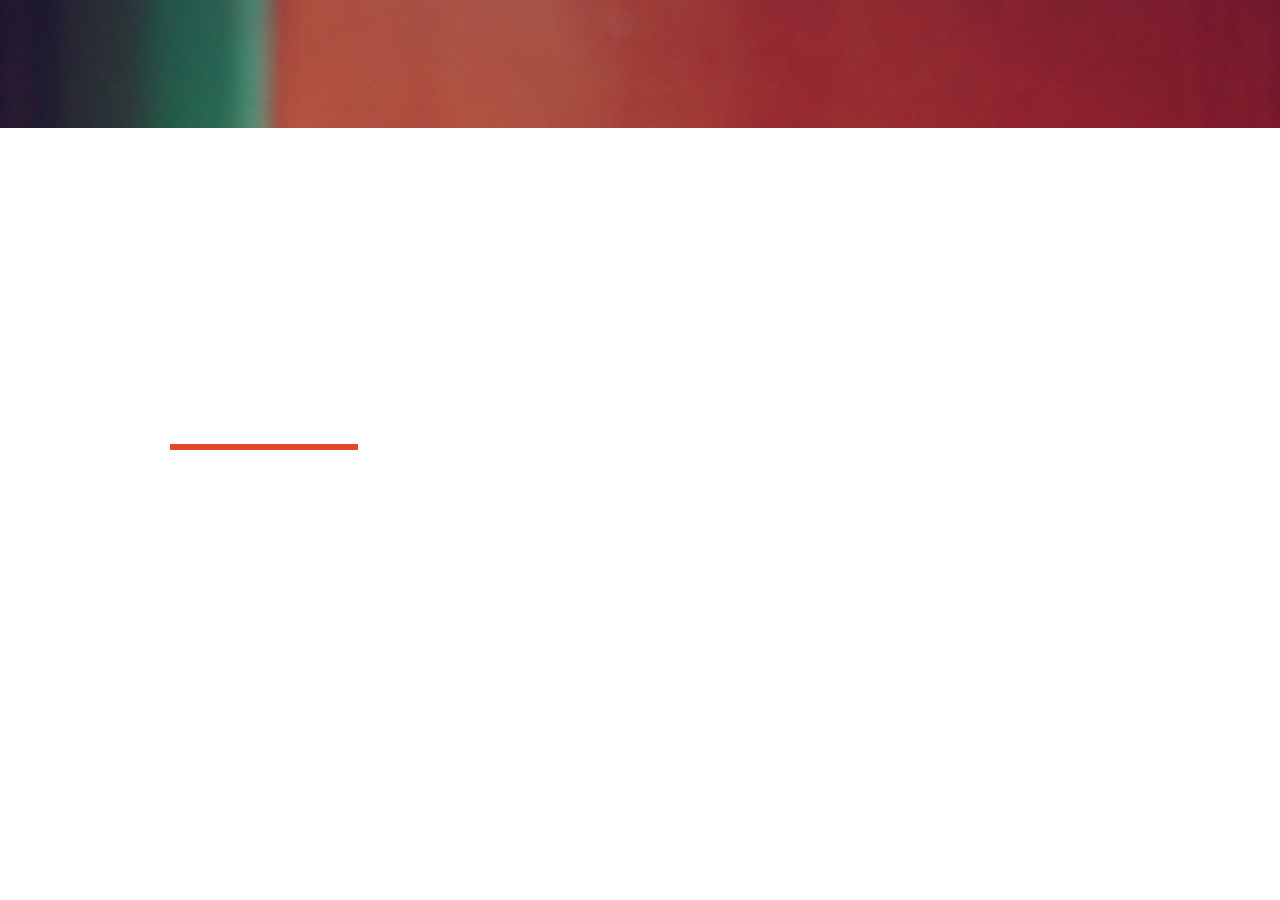
==== CMS/index.html @ 3d7e451f "no message" ====
<!DOCTYPE html PUBLIC "-//W3C//DTD XHTML 1.0 Transitional//EN" "http://www.w3.org/TR/xhtml1/DTD/xhtml1-transitional.dtd">
<html xmlns="http://www.w3.org/1999/xhtml">
<head>
<meta http-equiv="Content-Type" content="text/html; charset=utf-8" />
<title>jQuery/HTML5超炫全屏焦点图插件DEMO演示</title> 

<link rel="stylesheet" type="text/css" href="css/style.css" media="screen" />

<script type="text/javascript" src="js/jquery-1.8.3.min.js"></script>
<script type="text/javascript" src="js/jquery.banner.revolution.min.js"></script>
<script type="text/javascript" src="js/banner.js"></script>

</head> 

<body> 
<div id="wrapper">
	<div class="fullwidthbanner-container">
		<div class="fullwidthbanner">
			<ul>
				<li data-transition="3dcurtain-horizontal" data-slotamount="15" data-masterspeed="300">
					<img src="images/slides/slide3.png" alt="" />
				</li>
				<li data-transition="3dcurtain-vertical" data-slotamount="15" data-masterspeed="300" data-link="#">
					<img src="images/slides/slide5.png" alt="" />
				</li>
				<li data-transition="papercut" data-slotamount="15" data-masterspeed="300" data-link="#">
					<img src="images/slides/slide2.png" alt="" />
				</li>
				<li data-transition="turnoff" data-slotamount="15" data-masterspeed="300">
					<img src="images/slides/slide1.png" alt="" />
				</li>	
				<li data-transition="flyin" data-slotamount="15" data-masterspeed="300">
					<img src="images/slides/slide4.png" alt="" />	 
				</li>					
			</ul>
		</div>
	</div>
</div>

<div style="text-align:center;clear:both;">
<script src="/gg_bd_ad_720x90.js" type="text/javascript"></script>
<script src="/follow.js" type="text/javascript"></script>
</div>
</body> 
</html>
---- CMS/css/style.css ----
@charset "utf-8";
/* CSS Document */
body {
	font: 12px/20px Open Sans, Helvetica, Arial, sans-serif;
	background:#fff;
	margin:0;
	padding:0;
	color:#686868;
}

#wrapper {
	background:#fff;
	position:relative;
}

a {
	text-decoration:none;
	-webkit-transition:color 0.2s linear;
    -moz-transition:color 0.2s linear;
    -o-transition:color 0.2s linear;
    transition:color 0.2s linear;
}

a:focus , a:link, a:active {
	outline:none;
}

a:hover {
	color:#444;
}


.fullwidthbanner-container{
	width:100% !important;
	position:relative;
	padding:0;
	max-height:450px !important;
	overflow:hidden;
}

.fullwidthbanner-container .fullwidthabnner	{
	width:100% !important;
	max-height:450px !important;
	position:relative;
}

@media only screen and (min-width: 768px) and (max-width: 959px) {
	  .banner, .bannercontainer			{	width:768px; height:210px;}
}

@media only screen and (min-width: 480px) and (max-width: 767px) {
	   .banner, .bannercontainer		{	width:480px; height:210px;	}
}

@media only screen and (min-width: 320px) and (max-width: 479px) {
		.banner, .bannercontainer		{	width:320px;height:210px;	}
}

@media only screen and (max-width: 319px) {
		.banner, .bannercontainer		{	width:240px;height:210px;	}
}

.tp-bullets.simplebullets.round .bullet:hover,
.tp-bullets.simplebullets.round .bullet.selected,
.tp-bullets.simplebullets.navbar .bullet:hover,
.tp-bullets.simplebullets.navbar .bullet.selected {	
	background:#e1472f !important; 
}
.tp-leftarrow:hover,
.tp-rightarrow:hover {	
	background-color:#e1472f !important;
 }
/** BULLETS **/
.tp-bullets {
    z-index: 1001;
    position: absolute;
    bottom: 0px;
}

.tp-bullets.simplebullets.round .bullet {
    cursor: pointer;
    position: relative;
    background: #fff;
    width: 188px;
    height: 6px;
    float: left;
    -webkit-transition: background 0.1s linear;
    -moz-transition: color, background 0.1s linear;
    -o-transition: color, background 0.1s linear;
    transition: color, background 0.1s linear;
}


.tp-leftarrow.large {
	z-index: 100;
	cursor: pointer;
	position: relative;
	background: #393939 url(../images/slider-left-arrow.png) no-Repeat;
	width: 42px;
	height: 43px;
	margin-left: 0px;
	margin-top: -21px;
	-webkit-transition: background 0.1s linear;
	-moz-transition: color, background 0.1s linear;
	-o-transition: color, background 0.1s linear;
	transition: color, background 0.1s linear;
	box-shadow: 0px 0px 10px 0px rgba(0, 0, 0, 0.3);/*增加阴影*/
	/*
	**打开注释，按钮变成圆形的
	border-radius: 20px;  所有角都使用半径为5px的圆角，此属性为CSS3标准属性 
	-moz-border-radius: 20px;  Mozilla浏览器的私有属性 
	-webkit-border-radius: 20px;  Webkit浏览器的私有属性 
	border-radius: 20px 20px 20px 20px; 四个半径值分别是左上角、右上角、右下角和左下角 
	*/
}

.tp-rightarrow.large {
    z-index: 100;
    cursor: pointer;
    position: relative;
    background: #393939 url(../images/slider-right-arrow.png) no-Repeat 0 0;
    width: 42px;
    height: 43px;
    margin-left: 0;
    margin-top: -21px;
    -webkit-transition: background 0.1s linear;
    -moz-transition: color, background 0.1s linear;
    -o-transition: color, background 0.1s linear;
    transition: color, background 0.1s linear;
	box-shadow: 0px 0px 10px 0px rgba(0, 0, 0, 0.3);/*增加阴影*/
	/*
	**打开注释，按钮变成圆形的
	border-radius: 20px;  所有角都使用半径为5px的圆角，此属性为CSS3标准属性 
	-moz-border-radius: 20px;  Mozilla浏览器的私有属性 
	-webkit-border-radius: 20px;  Webkit浏览器的私有属性 
	border-radius: 20px 20px 20px 20px; 四个半径值分别是左上角、右上角、右下角和左下角 
	*/
}



.tp-bullets.tp-thumbs {
    z-index: 100;
    position: absolute;
    padding: 3px;
    background-color: #fff;
    width: 500px;
    height: 50px;
    margin-top: -50px;
}

.fullwidthbanner-container .tp-thumbs {
    padding: 3px;
}

.tp-bullets.tp-thumbs .tp-mask {
    width: 500px;
    height: 50px;
    overflow: hidden;
    position: relative;
}

.tp-bullets.tp-thumbs .tp-mask .tp-thumbcontainer {
    width: 5000px;
    position: absolute;
}

.tp-bullets.tp-thumbs .bullet {
    width: 100px;
    height: 50px;
    cursor: pointer;
    overflow: hidden;
    background: none;
    margin: 0;
    float: left;
    -ms-filter: "progid:DXImageTransform.Microsoft.Alpha(Opacity=50)";
	/*filter: alpha(opacity=50);	*/
    -moz-opacity: 0.5;
    -khtml-opacity: 0.5;
    opacity: 0.5;
    -webkit-transition: all 0.2s ease-out;
    -moz-transition: all 0.2s ease-out;
    -o-transition: all 0.2s ease-out;
    -ms-transition: all 0.2s ease-out;
}

.tp-bullets.tp-thumbs .bullet:hover,
.tp-bullets.tp-thumbs .bullet.selected {
    -ms-filter: "progid:DXImageTransform.Microsoft.Alpha(Opacity=100)";
    -moz-opacity: 1;
    -khtml-opacity: 1;
    opacity: 1;
}

.tp-thumbs img {
    width: 100%;
}

.tp-bannertimer {
    width: 100%;
    height: 10px;
    position: absolute;
    z-index: 200;
    z-index: 5000;
}

.tp-bannertimer.tp-bottom {
    bottom: 0px !important;
    height: 5px;
}


@media only screen and (min-width: 768px) and (max-width: 959px) {;
}

@media only screen and (min-width: 480px) and (max-width: 767px) {
    .responsive .tp-bullets.tp-thumbs {
        width: 300px !important;
        height: 30px !important;
    }

    .responsive .tp-bullets.tp-thumbs .tp-mask {
        width: 300px !important;
        height: 30px !important;
    }

    .responsive .tp-bullets.tp-thumbs .bullet {
        width: 60px !important;
        height: 30px !important;
    }
}

@media only screen and (min-width: 0px) and (max-width: 479px) {
    .responsive .tp-bullets {
        display: none;
    }

    .responsive .tparrows {
        display: none;
    }
}


.tp-simpleresponsive img {
    -moz-user-select: none;
    -khtml-user-select: none;
    -webkit-user-select: none;
    -o-user-select: none;
}

.tp-simpleresponsive a {
    text-decoration: none;
}

.tp-simpleresponsive ul {
    list-style: none;
    padding: 0;
    margin: 0;
}

.tp-simpleresponsive >ul >li {
    list-stye: none;
    position: absolute;
    visibility: hidden;
}

.caption.slidelink a div,
.tp-caption.slidelink a div {
    width: 10000px;
    height: 10000px;
}

.tp-loader {
    background: url(../images/loader.gif) no-repeat 10px 10px;
    background-color: #fff;
    margin: -22px -22px;
    top: 50%;
    left: 50%;
    z-index: 10000;
    position: absolute;
    width: 44px;
    height: 44px;
    border-radius: 3px;
    -moz-border-radius: 3px;
    -webkit-border-radius: 3px;
}
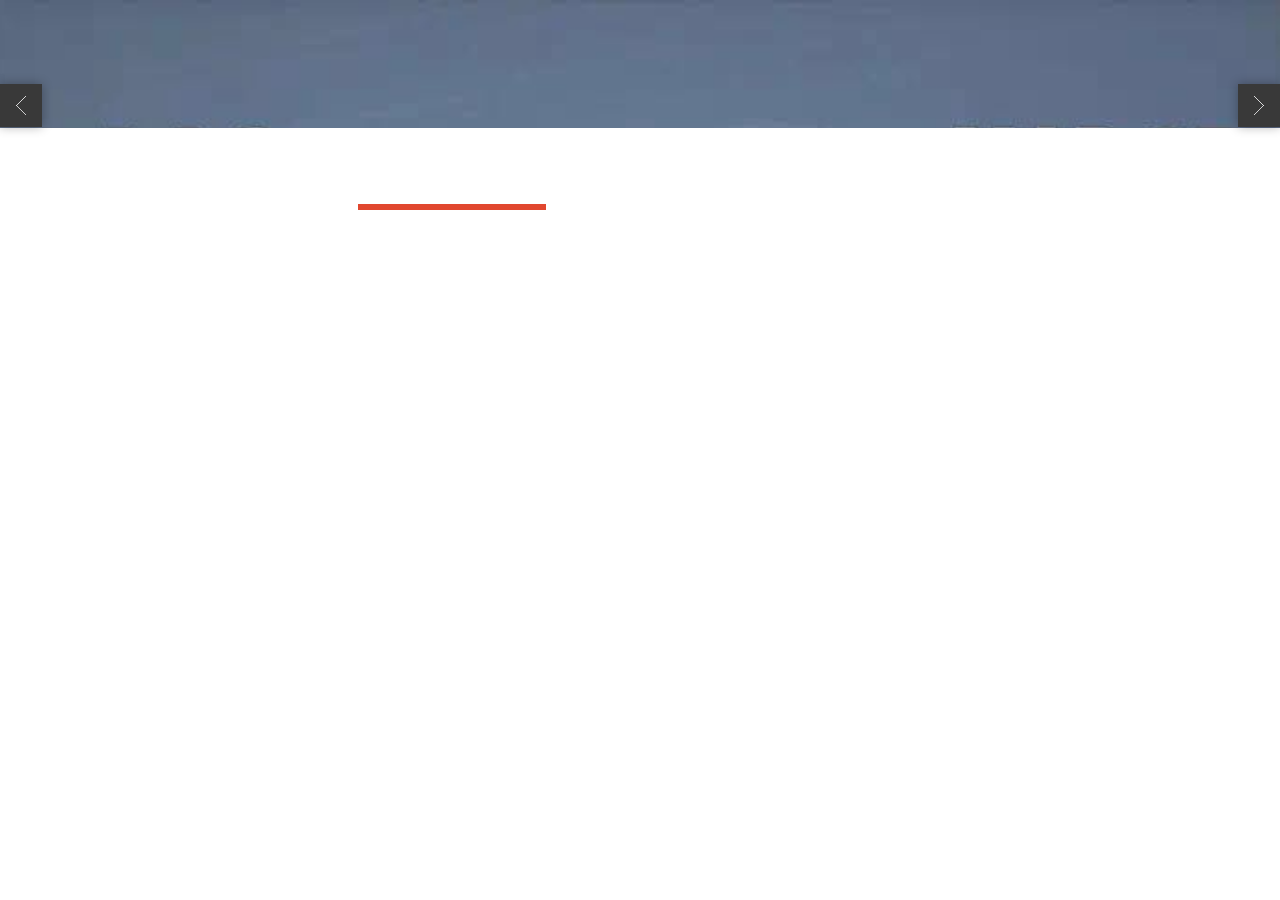
==== commit 4a8e8c78: "no message" ====
--- a/CMS/index.html
+++ b/CMS/index.html
@@ -1,45 +1,39 @@
-<!DOCTYPE html PUBLIC "-//W3C//DTD XHTML 1.0 Transitional//EN" "http://www.w3.org/TR/xhtml1/DTD/xhtml1-transitional.dtd">
-<html xmlns="http://www.w3.org/1999/xhtml">
-<head>
-<meta http-equiv="Content-Type" content="text/html; charset=utf-8" />
-<title>jQuery/HTML5超炫全屏焦点图插件DEMO演示</title> 
-
-<link rel="stylesheet" type="text/css" href="css/style.css" media="screen" />
-
-<script type="text/javascript" src="js/jquery-1.8.3.min.js"></script>
-<script type="text/javascript" src="js/jquery.banner.revolution.min.js"></script>
-<script type="text/javascript" src="js/banner.js"></script>
-
-</head> 
-
-<body> 
-<div id="wrapper">
-	<div class="fullwidthbanner-container">
-		<div class="fullwidthbanner">
-			<ul>
-				<li data-transition="3dcurtain-horizontal" data-slotamount="15" data-masterspeed="300">
-					<img src="images/slides/slide3.png" alt="" />
-				</li>
-				<li data-transition="3dcurtain-vertical" data-slotamount="15" data-masterspeed="300" data-link="#">
-					<img src="images/slides/slide5.png" alt="" />
-				</li>
-				<li data-transition="papercut" data-slotamount="15" data-masterspeed="300" data-link="#">
-					<img src="images/slides/slide2.png" alt="" />
-				</li>
-				<li data-transition="turnoff" data-slotamount="15" data-masterspeed="300">
-					<img src="images/slides/slide1.png" alt="" />
-				</li>	
-				<li data-transition="flyin" data-slotamount="15" data-masterspeed="300">
-					<img src="images/slides/slide4.png" alt="" />	 
-				</li>					
-			</ul>
-		</div>
-	</div>
-</div>
-
-<div style="text-align:center;clear:both;">
-<script src="/gg_bd_ad_720x90.js" type="text/javascript"></script>
-<script src="/follow.js" type="text/javascript"></script>
-</div>
-</body> 
+<!DOCTYPE html PUBLIC "-//W3C//DTD XHTML 1.0 Transitional//EN" "http://www.w3.org/TR/xhtml1/DTD/xhtml1-transitional.dtd">
+<html xmlns="http://www.w3.org/1999/xhtml">
+<head>
+<meta http-equiv="Content-Type" content="text/html; charset=utf-8" />
+<title>jQuery/HTML5超炫全屏焦点图插件DEMO演示</title> 
+
+<link rel="stylesheet" type="text/css" href="css/style.css" media="screen" />
+
+<script type="text/javascript" src="js/jquery-1.8.3.min.js"></script>
+<script type="text/javascript" src="js/jquery.banner.revolution.min.js"></script>
+<script type="text/javascript" src="js/banner.js"></script>
+
+</head> 
+
+<body> 
+<div id="wrapper">
+	<div class="fullwidthbanner-container">
+		<div class="fullwidthbanner">
+			<ul>
+				<li data-transition="3dcurtain-horizontal" data-slotamount="15" data-masterspeed="300">
+					<img src="images/slides/IMG_0382.JPG" alt="" />
+				</li>
+				<li data-transition="3dcurtain-vertical" data-slotamount="15" data-masterspeed="300" data-link="#">
+					<img src="images/slides/IMG_0384.JPG" alt="" />
+				</li>
+				<li data-transition="papercut" data-slotamount="15" data-masterspeed="300" data-link="#">
+					<img src="images/slides/IMG_0385.JPG" alt="" />
+				</li>					
+			</ul>
+		</div>
+	</div>
+</div>
+
+<div style="text-align:center;clear:both;">
+<script src="/gg_bd_ad_720x90.js" type="text/javascript"></script>
+<script src="/follow.js" type="text/javascript"></script>
+</div>
+</body> 
 </html>--- a/CMS/css/style.css
+++ b/CMS/css/style.css
@@ -34,13 +34,13 @@
 	width:100% !important;
 	position:relative;
 	padding:0;
-	max-height:450px !important;
+	max-height:210px !important;
 	overflow:hidden;
 }
 
 .fullwidthbanner-container .fullwidthabnner	{
 	width:100% !important;
-	max-height:450px !important;
+	max-height:210px !important;
 	position:relative;
 }
 
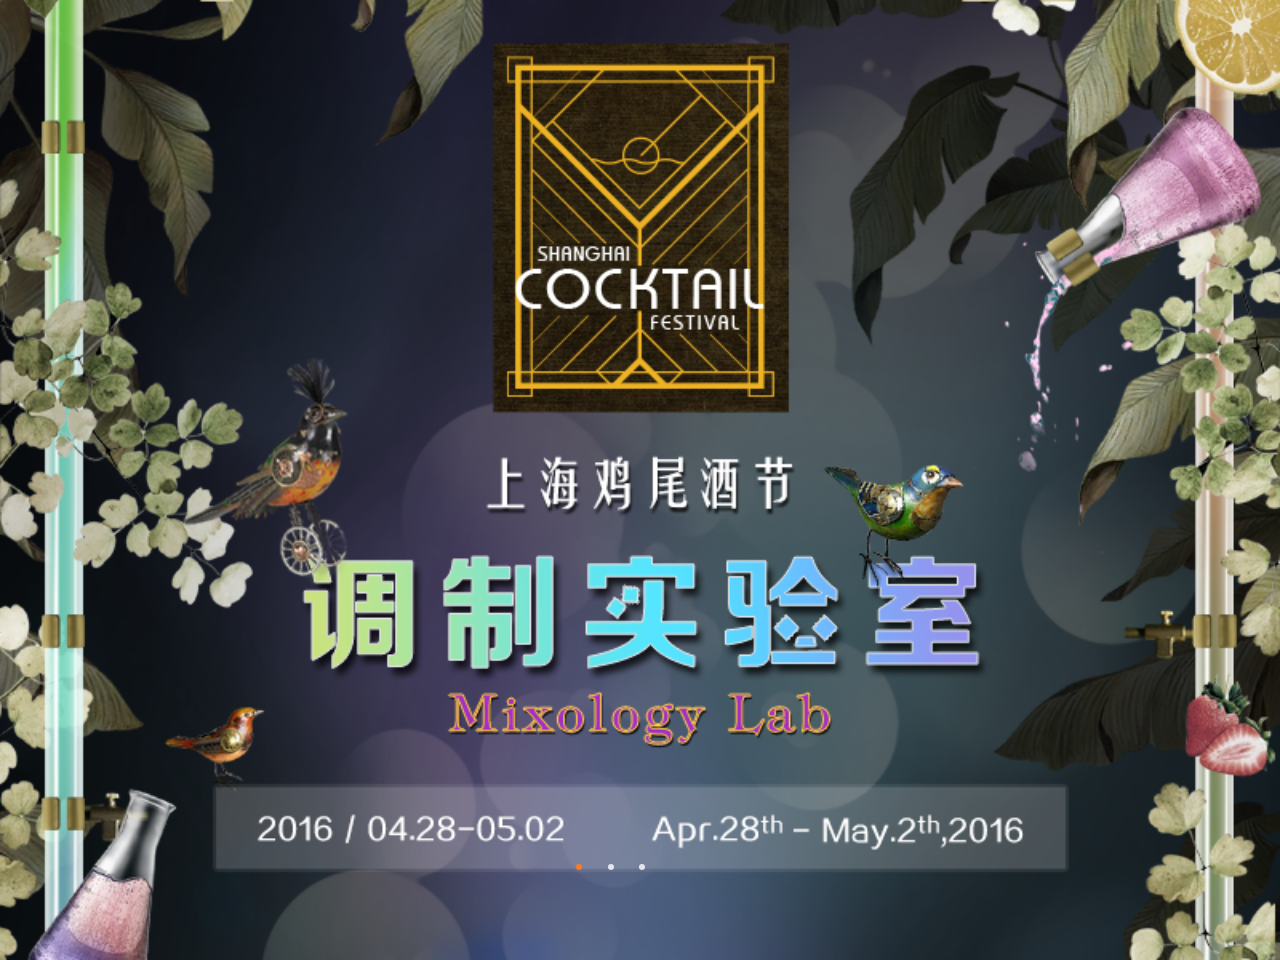
==== commit 01b15d20: "no message" ====
--- a/CMS/index.html
+++ b/CMS/index.html
@@ -1,39 +1,146 @@
-<!DOCTYPE html PUBLIC "-//W3C//DTD XHTML 1.0 Transitional//EN" "http://www.w3.org/TR/xhtml1/DTD/xhtml1-transitional.dtd">
-<html xmlns="http://www.w3.org/1999/xhtml">
+<!DOCTYPE html>
+<html>
 <head>
 <meta http-equiv="Content-Type" content="text/html; charset=utf-8" />
-<title>jQuery/HTML5超炫全屏焦点图插件DEMO演示</title> 
+<meta name="viewport" content="width=device-width, initial-scale=1.0, user-scalable=0, minimum-scale=1.0, maximum-scale=1.0">
+<title>资讯详情</title>
+</head>
+	<style>
+		#out {
+			overflow: hidden;
+			width: 100%;
+			/* height: 124px;  */
+			/* margin: 0px auto; */
+		}
+		#in {
+			overflow: hidden;
+			/* width: 640px; */
+			/*  height: 124px;  */
+		}
+		#in img {
+			display: block;
+			width: 100%;
+			float: left;
+		}
+		body {
+			margin: 0px;
+			padding: 0px;
+		}
+	</style>
+	<link rel="stylesheet" type="text/css" href="App_Themes/css/index.css" />
+	<link rel="stylesheet" type="text/css" href="App_Themes/css/public.css" />
+    
+	<script src="App_Themes/js/public/jquery183.js" type="text/javascript" charset="utf-8"></script>
+	<script src="App_Themes/js/public/tween.js" type="text/javascript" charset="utf-8"></script>
 
-<link rel="stylesheet" type="text/css" href="css/style.css" media="screen" />
+	<body>
+		<article class="i_top">
+			<div id="out">
+				<div id="in">
+					<ul></ul>
+				</div>
+				<div class="ad_btn_wrap"></div>
+			</div>
+		</article>
+	</body>
+	<script type="text/javascript">
+		$(document).ready(function() {
+			var lst = [
+				'App_Themes/img/banner1.png',
+				'App_Themes/img/banner2.png',
+				'App_Themes/img/banner3.png'
+			];
+			var htm = '';
+			$(lst).each(function(k, v) {
+				htm += "<li name='is_tj_r' style='padding-right: 0;'>";
+				htm += '<img src="App_Themes/img/banner' + (k + 1) + '.png" />';
+				htm += '</li>';
+				$('.ad_btn_wrap').append('<a href="javascript:;"></a>');
+			});
+			/*
+			 * 注意下面一截代码！
+			 * 这些代码一个都不能少，否则css会出问题。
+			 * 只需要把lst换成对应的图片集合就ok了
+			 */
+			$("#in ul").empty().append(htm);
+			$("#in ul").css("width", (lst.length * 100) + "%");
+			$("#in ul li").css("width", (100 / lst.length) + "%");
+			$(lst).each(function(k1, v1) {
+				if (k1 != 0)
+					$(".ad_btn_wrap a").eq(k1).css("margin-left", "2%");
+			});
+			bindEvent();
+		});
+		var adIndex = 0,
+			timer,
+			autoTimer;
+		 //广告图的滚动
+		function adMove(el) {
+			clearInterval(autoTimer);
+			var ind = 0;
+			var start = el.scrollLeft;
+			var end = el.clientWidth * adIndex;
+			var change = end - start;
+			var max = $('#in li').length;
 
-<script type="text/javascript" src="js/jquery-1.8.3.min.js"></script>
-<script type="text/javascript" src="js/jquery.banner.revolution.min.js"></script>
-<script type="text/javascript" src="js/banner.js"></script>
+			clearInterval(timer);
+			timer = setInterval(function() {
+				ind++;
+				if (ind == 20) {
+					$('.ad_btn_wrap a').eq(adIndex).css('background', 'black'); //ff7b23
+					clearInterval(timer);
+					autoTimer = setInterval(function() {
+						adIndex++;
+						if (adIndex >= max) {
+							adIndex = 0;
+						};
+						$('.ad_btn_wrap a').css('background', '#888888');
+						adMove(document.getElementById('in'));
+					}, 3333);
+				}
+				el.scrollLeft = Tween.Expo.easeOut(ind, start, change, 20);
+			}, 33);
+		}
 
-</head> 
 
-<body> 
-<div id="wrapper">
-	<div class="fullwidthbanner-container">
-		<div class="fullwidthbanner">
-			<ul>
-				<li data-transition="3dcurtain-horizontal" data-slotamount="15" data-masterspeed="300">
-					<img src="images/slides/IMG_0382.JPG" alt="" />
-				</li>
-				<li data-transition="3dcurtain-vertical" data-slotamount="15" data-masterspeed="300" data-link="#">
-					<img src="images/slides/IMG_0384.JPG" alt="" />
-				</li>
-				<li data-transition="papercut" data-slotamount="15" data-masterspeed="300" data-link="#">
-					<img src="images/slides/IMG_0385.JPG" alt="" />
-				</li>					
-			</ul>
-		</div>
-	</div>
-</div>
+		function bindEvent() {
+			//广告事件
+			$('#in').on('touchstart', 'img', function(event) {
+				var wrap = $(this).parent().parent().parent();
+				adIndex = $(this).parent().index();
+				pageXStart = event.originalEvent.targetTouches[0].pageX;
+			});
 
-<div style="text-align:center;clear:both;">
-<script src="/gg_bd_ad_720x90.js" type="text/javascript"></script>
-<script src="/follow.js" type="text/javascript"></script>
-</div>
-</body> 
+			$('#in').on('touchend', 'img', function(event) {
+				pageXEnd = event.originalEvent.changedTouches[0].pageX;
+				if (pageXEnd - pageXStart > 30) {
+					// 左移  && adIndex != 0
+					if (adIndex <= 0) {
+						adIndex = $('#in li').length;
+					};
+					adIndex--;
+					$('.ad_btn_wrap a').css('background', '#888888');
+					adMove(document.getElementById('in'));
+				} else if (pageXEnd - pageXStart < -30) {
+					// 右移 && adIndex + 1 != $('#in li').length
+					if (adIndex + 1 >= $('#in li').length) {
+						adIndex = -1;
+					};
+					adIndex++;
+					$('.ad_btn_wrap a').css('background', '#888888');
+					adMove(document.getElementById('in'));
+				}
+			});
+
+			autoTimer = setInterval(function() {
+				adIndex++;
+				if (adIndex >= 4) {
+					adIndex = 0;
+				}
+				$('.ad_btn_wrap a').css('background', '#888888');
+				adMove(document.getElementById('in'));
+			}, 3333);
+		}
+	</script>
+
 </html>--- a/CMS/App_Themes/css/public.css
+++ b/CMS/App_Themes/css/public.css
@@ -0,0 +1,100 @@
+﻿/*
+    公用样式
+*/
+* { margin: 0; padding: 0; -webkit-tap-highlight-color:rgba(255,255,255,0);}
+li{
+    list-style: none;
+}
+a{
+    text-decoration: none;
+}
+em{
+    font-style: normal;
+}
+
+html,body{
+    height: 100%;
+    min-height: 458px;
+}
+body{
+    background: #ebebeb;
+    background-size: 100% 100%;
+    font-size: 65%;
+    font-family: '微软雅黑';
+}
+
+
+
+#adWrap{
+	overflow: hidden;
+}
+.i_top {
+    position: relative;
+    margin-top:0px;
+}
+.i_top ul{
+	overflow: hidden;
+	width: 400%;
+}
+.i_top li{
+	float: left;
+	width: 25%;
+	position:relative;
+}
+.i_top img{
+	display: block;
+	width: 100%;
+}
+
+.ad_btn_wrap{
+	position: absolute;
+	top: 90%;
+	width: 100%;
+}
+.ad_btn_wrap a{
+	display: block;
+	float: left;
+	width: 6px;
+	height: 6px;
+	border-radius: 3px;
+	background:rgba(255, 255, 255, 0.8);
+}
+.ad_btn_wrap a:nth-child(1){
+	background: #ff7b23;
+	margin-left: 45%;
+}
+#out {
+    overflow: hidden;
+    width: 100%;
+}
+
+#in {
+    overflow: hidden;
+}
+
+    #in img {
+        display: block;
+        width: 100%;
+        float: left;
+    }
+    
+.article{
+
+	margin-top: 0px;
+	width: 100%;
+	height: auto;
+}
+
+
+
+
+
+
+
+
+
+
+
+
+
+
